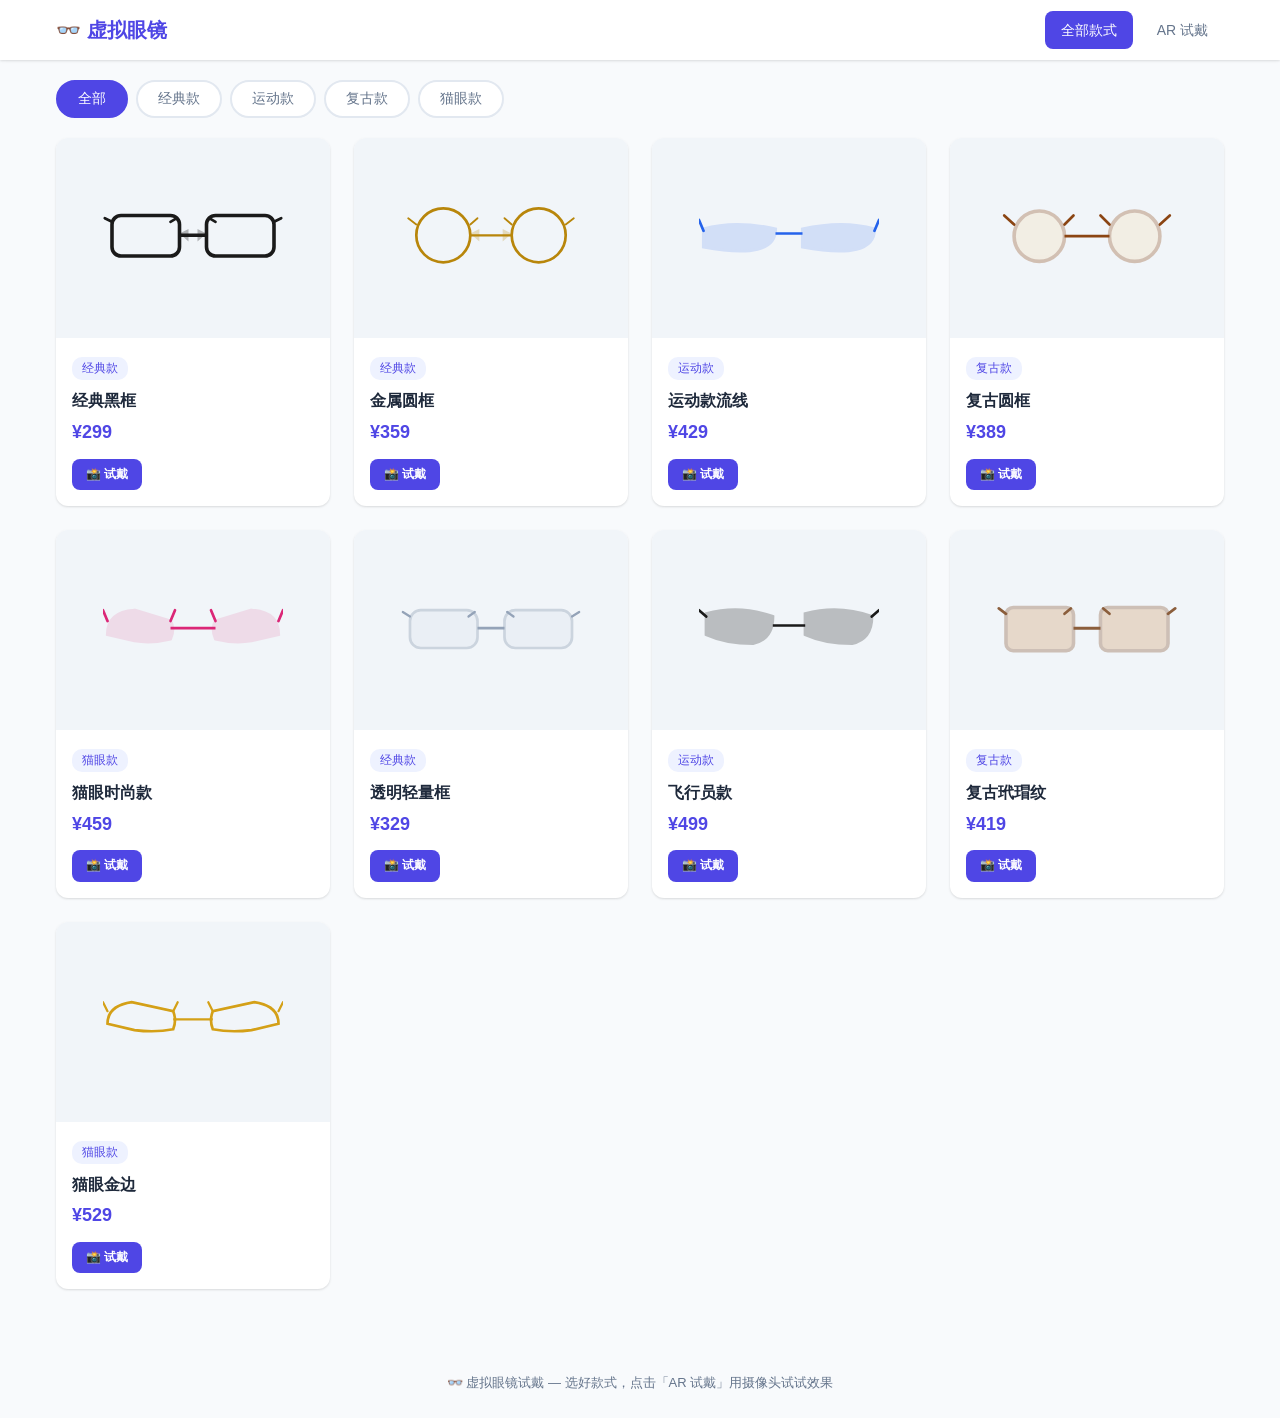
==== index.html @ 475d55cf "🎉 初始提交: 虚拟眼镜试戴 Web 应用" ====
<!DOCTYPE html>
<html lang="zh-CN">
<head>
    <meta charset="UTF-8">
    <meta name="viewport" content="width=device-width, initial-scale=1.0, maximum-scale=1.0, user-scalable=no">
    <title>虚拟眼镜试戴 | Virtual Glasses Try-On</title>
    <link rel="stylesheet" href="css/style.css">
</head>
<body>
    <!-- 顶部导航 -->
    <header class="header">
        <div class="container">
            <div class="logo">👓 虚拟眼镜</div>
            <nav class="nav">
                <a href="index.html" class="active">全部款式</a>
                <a href="tryon.html">AR 试戴</a>
            </nav>
        </div>
    </header>

    <!-- 分类筛选 -->
    <section class="filters">
        <div class="container">
            <div class="filter-btns">
                <button class="filter-btn active" data-filter="all">全部</button>
                <button class="filter-btn" data-filter="classic">经典款</button>
                <button class="filter-btn" data-filter="sport">运动款</button>
                <button class="filter-btn" data-filter="retro">复古款</button>
                <button class="filter-btn" data-filter="cat">猫眼款</button>
            </div>
        </div>
    </section>

    <!-- 眼镜列表 -->
    <section class="glasses-grid-section">
        <div class="container">
            <div class="glasses-grid" id="glassesGrid">
                <!-- 由 JS 动态渲染 -->
            </div>
        </div>
    </section>

    <!-- 底部 -->
    <footer class="footer">
        <div class="container">
            <p>👓 虚拟眼镜试戴 — 选好款式，点击「AR 试戴」用摄像头试试效果</p>
        </div>
    </footer>

    <script src="js/glasses-data.js"></script>
    <script src="js/app.js"></script>
</body>
</html>
---- css/style.css ----
/* ===== Reset & base ===== */
*, *::before, *::after { box-sizing: border-box; margin: 0; padding: 0; }
:root {
    --primary: #4f46e5;
    --primary-hover: #4338ca;
    --bg: #f8fafc;
    --card-bg: #ffffff;
    --text: #1e293b;
    --text-light: #64748b;
    --border: #e2e8f0;
    --shadow: 0 1px 3px rgba(0,0,0,0.08), 0 1px 2px rgba(0,0,0,0.06);
    --shadow-lg: 0 10px 15px -3px rgba(0,0,0,0.1), 0 4px 6px -2px rgba(0,0,0,0.05);
    --radius: 12px;
    --radius-sm: 8px;
}
body {
    font-family: -apple-system, BlinkMacSystemFont, "Segoe UI", Roboto, sans-serif;
    background: var(--bg);
    color: var(--text);
    line-height: 1.6;
    min-height: 100vh;
}
.container { max-width: 1200px; margin: 0 auto; padding: 0 16px; }

/* ===== Header ===== */
.header {
    background: var(--card-bg);
    box-shadow: var(--shadow);
    position: sticky; top: 0; z-index: 100;
}
.header .container {
    display: flex; align-items: center; justify-content: space-between;
    height: 60px;
}
.logo { font-size: 20px; font-weight: 700; color: var(--primary); }
.nav { display: flex; gap: 8px; }
.nav a {
    text-decoration: none; color: var(--text-light);
    padding: 8px 16px; border-radius: var(--radius-sm);
    font-size: 14px; font-weight: 500;
    transition: all 0.2s;
}
.nav a:hover { background: #f1f5f9; }
.nav a.active { background: var(--primary); color: white; }

/* ===== Filters ===== */
.filters { padding: 20px 0; }
.filter-btns { display: flex; gap: 8px; flex-wrap: wrap; }
.filter-btn {
    padding: 8px 20px; border: 2px solid var(--border);
    border-radius: 20px; background: var(--card-bg);
    color: var(--text-light); font-size: 14px; font-weight: 500;
    cursor: pointer; transition: all 0.2s;
}
.filter-btn:hover { border-color: var(--primary); color: var(--primary); }
.filter-btn.active { border-color: var(--primary); background: var(--primary); color: white; }

/* ===== Glasses Grid ===== */
.glasses-grid-section { padding-bottom: 60px; }
.glasses-grid {
    display: grid;
    grid-template-columns: repeat(auto-fill, minmax(260px, 1fr));
    gap: 24px;
}
.glasses-card {
    background: var(--card-bg); border-radius: var(--radius);
    box-shadow: var(--shadow); overflow: hidden;
    transition: transform 0.2s, box-shadow 0.2s;
    cursor: pointer;
}
.glasses-card:hover { transform: translateY(-4px); box-shadow: var(--shadow-lg); }
.glasses-card-img {
    width: 100%; height: 200px;
    display: flex; align-items: center; justify-content: center;
    background: #f1f5f9; padding: 20px;
}
.glasses-card-img svg { width: 100%; height: 100%; max-width: 180px; }
.glasses-card-body { padding: 16px; }
.glasses-card-body h3 { font-size: 16px; margin-bottom: 4px; }
.glasses-card-body .category {
    font-size: 12px; color: var(--primary);
    background: #eef2ff; padding: 2px 10px;
    border-radius: 10px; display: inline-block; margin-bottom: 8px;
}
.glasses-card-body .price { font-size: 18px; font-weight: 700; color: var(--primary); }
.glasses-card-body .actions { margin-top: 12px; display: flex; gap: 8px; }

/* ===== Buttons ===== */
.btn {
    display: inline-flex; align-items: center; gap: 6px;
    padding: 10px 24px; border: none; border-radius: var(--radius-sm);
    font-size: 14px; font-weight: 600; cursor: pointer;
    transition: all 0.2s; text-decoration: none;
}
.btn-primary { background: var(--primary); color: white; }
.btn-primary:hover { background: var(--primary-hover); }
.btn-secondary { background: #f1f5f9; color: var(--text); }
.btn-secondary:hover { background: #e2e8f0; }
.btn-danger { background: #ef4444; color: white; }
.btn-danger:hover { background: #dc2626; }
.btn-sm { padding: 6px 14px; font-size: 12px; }

/* ===== Try-On Page ===== */
.tryon-section { padding: 24px 0; }
.tryon-container {
    display: flex; gap: 24px;
    max-width: 1400px; margin: 0 auto; padding: 0 16px;
}
.tryon-camera { flex: 1; min-width: 0; }
.camera-wrapper {
    position: relative; width: 100%;
    background: #000; border-radius: var(--radius);
    overflow: hidden; aspect-ratio: 4/3;
}
.camera-wrapper video,
.camera-wrapper canvas {
    position: absolute; top: 0; left: 0;
    width: 100%; height: 100%; object-fit: cover;
}
.camera-wrapper canvas { z-index: 2; }
.camera-placeholder {
    position: absolute; inset: 0;
    display: flex; flex-direction: column;
    align-items: center; justify-content: center;
    color: white; z-index: 1; text-align: center; padding: 20px;
}
.placeholder-icon { font-size: 64px; margin-bottom: 16px; opacity: 0.7; }
.camera-placeholder h3 { font-size: 18px; margin-bottom: 8px; }
.camera-placeholder p { font-size: 14px; opacity: 0.7; }
.camera-controls { display: flex; gap: 8px; margin-top: 12px; flex-wrap: wrap; }
.camera-tips { margin-top: 8px; font-size: 13px; color: var(--text-light); }

/* Right panel */
.tryon-panel {
    width: 320px; flex-shrink: 0;
    background: var(--card-bg); border-radius: var(--radius);
    box-shadow: var(--shadow); padding: 20px;
    max-height: calc(100vh - 100px); overflow-y: auto;
}
.tryon-panel h2 { font-size: 18px; margin-bottom: 16px; }
.tryon-glasses-list { display: flex; flex-direction: column; gap: 12px; }
.tryon-glasses-item {
    display: flex; align-items: center; gap: 12px;
    padding: 10px; border-radius: var(--radius-sm);
    border: 2px solid var(--border); cursor: pointer;
    transition: all 0.2s;
}
.tryon-glasses-item:hover { border-color: var(--primary); }
.tryon-glasses-item.active { border-color: var(--primary); background: #eef2ff; }
.tryon-glasses-item .thumb {
    width: 60px; height: 40px; flex-shrink: 0;
    display: flex; align-items: center; justify-content: center;
}
.tryon-glasses-item .thumb svg { width: 100%; height: 100%; }
.tryon-glasses-item .info { flex: 1; min-width: 0; }
.tryon-glasses-item .info h4 { font-size: 14px; margin-bottom: 2px; }
.tryon-glasses-item .info span { font-size: 12px; color: var(--text-light); }
.tryon-glasses-item .price-tag { font-weight: 700; color: var(--primary); font-size: 14px; }

.selected-info {
    margin-top: 16px; padding-top: 16px;
    border-top: 1px solid var(--border);
    display: flex; gap: 12px; align-items: center;
}
.selected-glasses-preview {
    width: 80px; height: 60px; flex-shrink: 0;
    display: flex; align-items: center; justify-content: center;
    background: #f1f5f9; border-radius: var(--radius-sm);
}
.selected-glasses-preview img,
.selected-glasses-preview svg { width: 100%; height: 100%; }
.selected-glasses-detail h3 { font-size: 16px; }
.selected-glasses-detail p { color: var(--primary); font-weight: 700; font-size: 18px; }

/* ===== Modal ===== */
.modal {
    display: none; position: fixed; inset: 0; z-index: 1000;
    background: rgba(0,0,0,0.6);
    align-items: center; justify-content: center;
}
.modal.show { display: flex; }
.modal-content {
    background: var(--card-bg); border-radius: var(--radius);
    padding: 24px; max-width: 500px; width: 90%;
    text-align: center; position: relative;
}
.modal-close {
    position: absolute; top: 8px; right: 16px;
    font-size: 28px; cursor: pointer; color: var(--text-light);
}
.capture-result { margin: 16px 0; }
.capture-result img { max-width: 100%; border-radius: var(--radius-sm); }
.capture-actions { display: flex; gap: 8px; justify-content: center; }

/* ===== Footer ===== */
.footer {
    text-align: center; padding: 24px 0;
    color: var(--text-light); font-size: 13px;
}

/* ===== Responsive ===== */
@media (max-width: 900px) {
    .tryon-container { flex-direction: column; }
    .tryon-panel { width: 100%; max-height: none; }
}
@media (max-width: 600px) {
    .glasses-grid { grid-template-columns: repeat(auto-fill, minmax(160px, 1fr)); gap: 12px; }
    .glasses-card-img { height: 140px; }
    .header .container { padding: 0 12px; }
    .filter-btns { gap: 6px; }
    .filter-btn { padding: 6px 14px; font-size: 12px; }
}
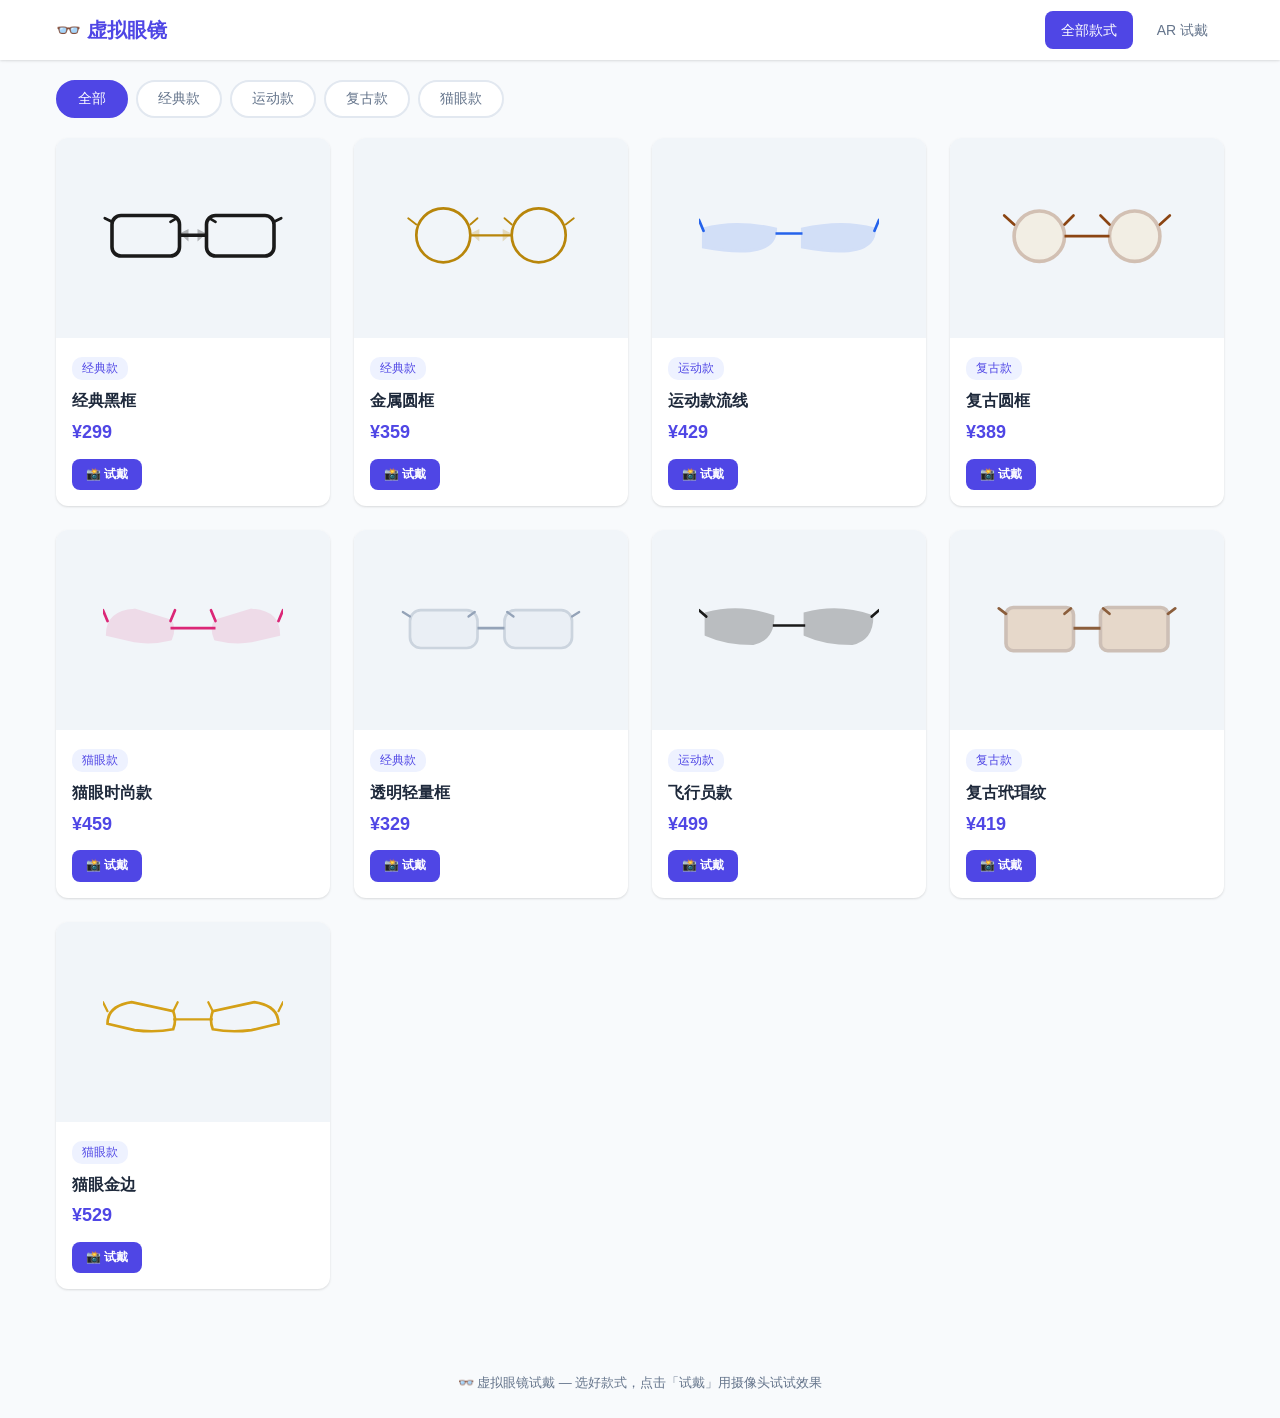
==== commit c13c116f: "首页加版本号 ?v=202606211410，彻底解决缓存问题" ====
--- a/index.html
+++ b/index.html
@@ -4,7 +4,7 @@
     <meta charset="UTF-8">
     <meta name="viewport" content="width=device-width, initial-scale=1.0, maximum-scale=1.0, user-scalable=no">
     <title>虚拟眼镜试戴 | Virtual Glasses Try-On</title>
-    <link rel="stylesheet" href="css/style.css">
+    <link rel="stylesheet" href="css/style.css?v=202606211410">
 </head>
 <body>
     <!-- 顶部导航 -->
@@ -43,11 +43,11 @@
     <!-- 底部 -->
     <footer class="footer">
         <div class="container">
-            <p>👓 虚拟眼镜试戴 — 选好款式，点击「AR 试戴」用摄像头试试效果</p>
+            <p>👓 虚拟眼镜试戴 — 选好款式，点击「试戴」用摄像头试试效果</p>
         </div>
     </footer>
 
-    <script src="js/glasses-data.js"></script>
-    <script src="js/app.js"></script>
+    <script src="js/glasses-data.js?v=202606211410"></script>
+    <script src="js/app.js?v=202606211410"></script>
 </body>
 </html>
